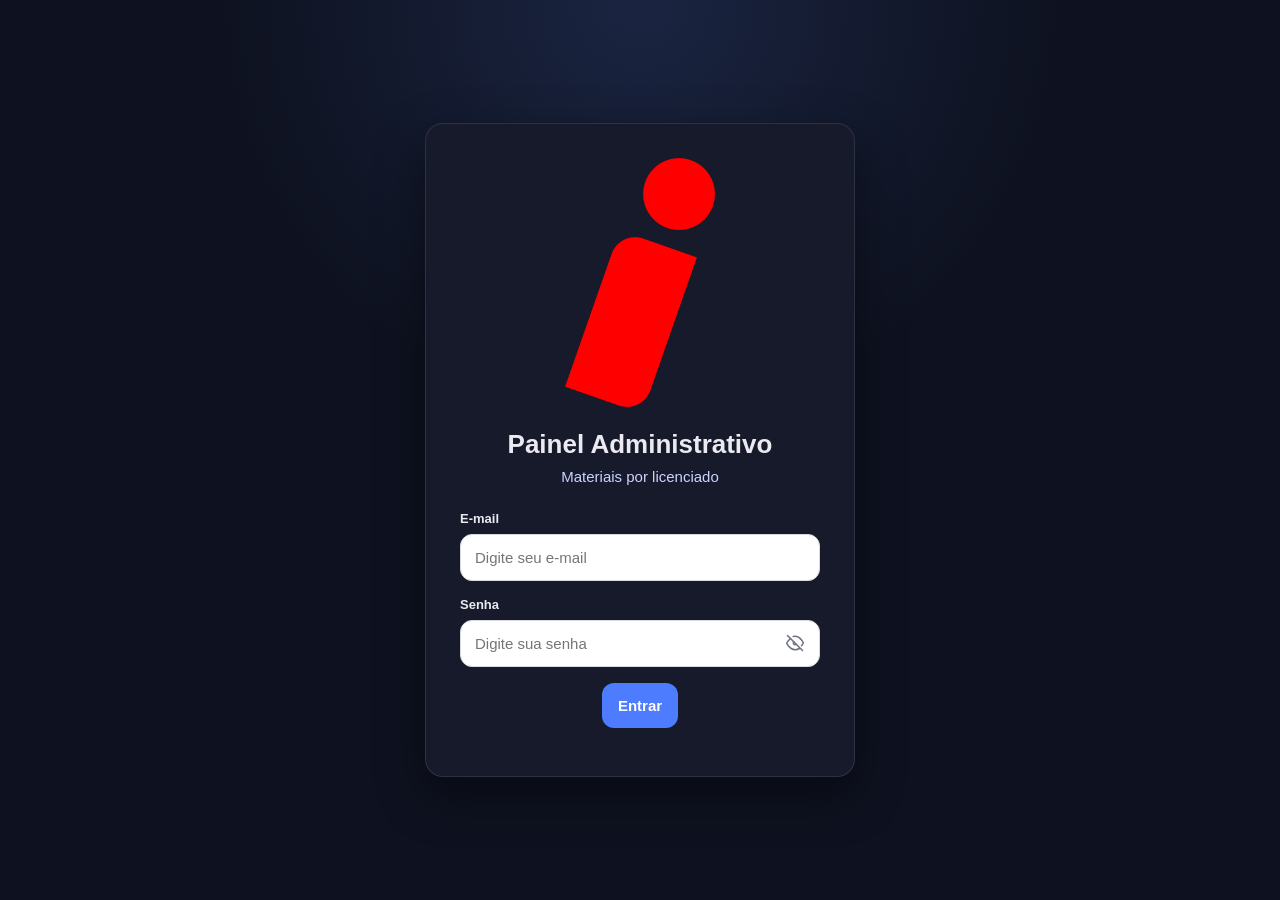
==== admin/index.html @ 01dfac6f "Add files via upload" ====
<!doctype html>
<html lang="pt-BR">
<head>
  <meta charset="utf-8">
  <meta name="viewport" content="width=device-width, initial-scale=1">
  <title>Painel Administrativo</title>
  <link rel="stylesheet" href="style.css">
</head>

<body>

  <section id="loginPage" class="login-page">
    <div class="login-card">
      <img src="../img/logo.png" alt="Logo Rede Inova" class="logo">

      <h1>Painel Administrativo</h1>
      <p>Materiais por licenciado</p>

      <div class="form-group">
        <label for="loginEmail">E-mail</label>
        <input id="loginEmail" type="email" placeholder="Digite seu e-mail">
      </div>

      <div class="form-group">
        <label for="loginSenha">Senha</label>

        <div class="password-wrapper">
          <input id="loginSenha" type="password" placeholder="Digite sua senha">

          <button type="button" id="togglePassword" class="password-toggle" aria-label="Mostrar senha">
            <svg id="eyeIcon" xmlns="http://www.w3.org/2000/svg" viewBox="0 0 24 24" fill="none" stroke="currentColor" stroke-width="1.8" stroke-linecap="round" stroke-linejoin="round">
              <path d="M3 3l18 18"></path>
              <path d="M10.58 10.58A2 2 0 0 0 13.42 13.42"></path>
              <path d="M9.88 4.24A10.94 10.94 0 0 1 12 4c7 0 10 8 10 8a18.5 18.5 0 0 1-2.16 3.19"></path>
              <path d="M6.61 6.61C3.98 8.38 2 12 2 12s3 8 10 8a10.8 10.8 0 0 0 5.39-1.39"></path>
            </svg>
          </button>
        </div>
      </div>

      <button id="btnLogin" type="button">Entrar</button>
      <div id="loginMsg" class="msg"></div>
    </div>
  </section>

  <section id="appPage" class="app hidden">

    <aside class="sidebar">
      <img src="../img/logo.png" alt="Logo Rede Inova" class="sidebar-logo">

      <nav class="sidebar-nav">
        <button id="btnLojas" class="nav-btn active" type="button">Lojas</button>
        <button id="btnMeuPerfil" class="nav-btn" type="button">Meu Perfil</button>
        <button id="btnSair" class="nav-btn" type="button">Sair</button>
      </nav>
    </aside>

    <main class="main">

      <header class="topbar">
        <div>
          <h2>Painel Administrativo</h2>
          <p>Pesquise a loja pelo código e cadastre o link do material.</p>
        </div>

        <div class="user-box">
          <div id="userAvatarFallback" class="user-avatar-fallback">U</div>

          <div class="user-info">
            <strong id="userName">Usuário</strong>
            <span id="userEmail">email</span>
          </div>
        </div>
      </header>

      <section id="lojasSection" class="grid">

        <div class="card">
          <h3>Pesquisar loja</h3>
          <p class="subtitle">Digite apenas o código da loja.</p>

          <div class="search-row">
            <div class="form-group">
              <label for="codigoLoja">Código da loja</label>
              <input id="codigoLoja" type="text" placeholder="Ex.: 9">
            </div>

            <button id="btnBuscar" type="button">Pesquisar</button>
          </div>

          <div id="buscaMsg" class="msg"></div>
        </div>

        <div id="resultadoCard" class="card hidden">
          <h3>Dados da loja</h3>
          <p class="subtitle">Confira os dados antes de salvar o link.</p>

          <div id="statusMaterial" class="status-pill warn">
            🟡 Nenhum material cadastrado
          </div>

          <div class="details-grid">
            <div class="detail"><span>Código</span><strong id="detCodigo">-</strong></div>
            <div class="detail"><span>CNPJ</span><strong id="detCnpj">-</strong></div>
            <div class="detail"><span>Nome Fantasia</span><strong id="detNomeFantasia">-</strong></div>
            <div class="detail"><span>Razão Social</span><strong id="detRazaoSocial">-</strong></div>
            <div class="detail"><span>Telefone</span><strong id="detTelefone">-</strong></div>
            <div class="detail"><span>E-mail</span><strong id="detEmail">-</strong></div>
            <div class="detail"><span>Contato</span><strong id="detContato">-</strong></div>
            <div class="detail"><span>Status</span><strong id="detStatus">-</strong></div>
            <div class="detail"><span>Lojas Relacionadas</span><strong id="detRelacionadas">-</strong></div>
          </div>

          <div class="link-area">
            <div class="form-group">
              <label for="linkDrive">Link do Drive / Material</label>
              <textarea id="linkDrive" placeholder="Cole aqui o link do Drive"></textarea>
            </div>

            <div class="actions">
              <button id="btnSalvarLink" type="button">Salvar link</button>
              <button id="btnAbrirLink" type="button" class="btn-secondary">Abrir material</button>
            </div>

            <div id="linkMsg" class="msg"></div>
          </div>
        </div>

      </section>

      <section id="perfilSection" class="hidden">
        <div id="perfilCard" class="card profile-card">
          <h3>Meu Perfil</h3>
          <p class="subtitle">Atualize sua senha.</p>

          <div class="form-group">
            <label for="perfilNome">Nome</label>
            <input id="perfilNome" type="text" disabled>
          </div>

          <div class="form-group">
            <label for="perfilEmail">E-mail</label>
            <input id="perfilEmail" type="text" disabled>
          </div>

          <div class="form-group">
  <label for="perfilSenha">Nova senha</label>

  <div class="password-wrapper">
    <input id="perfilSenha" type="password" placeholder="Digite uma nova senha">

    <button
      type="button"
      id="togglePerfilPassword"
      class="password-toggle"
      aria-label="Mostrar senha">

      <svg
        id="perfilEyeIcon"
        xmlns="http://www.w3.org/2000/svg"
        viewBox="0 0 24 24"
        fill="none"
        stroke="currentColor"
        stroke-width="1.8"
        stroke-linecap="round"
        stroke-linejoin="round">

        <path d="M3 3l18 18"></path>
        <path d="M10.58 10.58A2 2 0 0 0 13.42 13.42"></path>
        <path d="M9.88 4.24A10.94 10.94 0 0 1 12 4c7 0 10 8 10 8a18.5 18.5 0 0 1-2.16 3.19"></path>
        <path d="M6.61 6.61C3.98 8.38 2 12 2 12s3 8 10 8a10.8 10.8 0 0 0 5.39-1.39"></path>
      </svg>

    </button>
  </div>
</div>

          <button id="btnSalvarPerfil" type="button">Salvar alterações</button>
          <div id="perfilMsg" class="msg"></div>
        </div>
      </section>

    </main>
  </section>

  <script src="script.js"></script>
</body>
</html>
---- admin/style.css ----
* {
  box-sizing: border-box;
}

:root {
  --bg: #0e1220;
  --bg-soft: #12172a;
  --card: #161a2b;
  --card-2: #1b2138;
  --text: #eaeaf0;
  --muted: #cdd3ff;
  --muted-2: #9ca7d8;
  --primary: #4d7cff;
  --primary-hover: #5f8aff;
  --danger: #f87171;
  --success: #4ade80;
  --warning: #fbbf24;
  --border: rgba(255,255,255,.10);
  --shadow: 0 18px 50px rgba(0,0,0,.45);
  --radius: 18px;
}

body {
  margin: 0;
  font-family: Arial, sans-serif;
  color: var(--text);
  background: radial-gradient(circle at top, rgba(47,67,120,.38), transparent 38%), var(--bg);
}

.hidden {
  display: none !important;
}

.login-page {
  min-height: 100vh;
  display: flex;
  align-items: center;
  justify-content: center;
  padding: 32px 18px;
}

.login-card {
  width: min(430px, 100%);
  background: var(--card);
  border: 1px solid var(--border);
  border-radius: var(--radius);
  padding: 34px;
  box-shadow: var(--shadow);
  text-align: center;
}

.logo {
  width: 150px;
  max-width: 100%;
  margin: 0 auto 22px;
  display: block;
}

.login-card h1 {
  margin: 0 0 8px;
  font-size: 26px;
}

.login-card p {
  margin: 0 0 26px;
  color: var(--muted);
  font-size: 15px;
}

.form-group {
  text-align: left;
  margin-bottom: 16px;
}

.form-group label {
  display: block;
  margin-bottom: 8px;
  font-size: 13px;
  font-weight: 700;
}

input,
textarea {
  width: 100%;
  border: 1px solid #d7dbe0;
  border-radius: 12px;
  padding: 14px;
  font-size: 15px;
  outline: none;
  background: #fff;
  color: #111;
  font-family: Arial, sans-serif;
}

textarea {
  min-height: 88px;
  resize: vertical;
}

input:focus,
textarea:focus {
  border-color: #6aa5ff;
  box-shadow: 0 0 0 4px rgba(106,165,255,.22);
}

.password-wrapper {
  position: relative;
  width: 100%;
}

.password-wrapper input {
  width: 100%;
  padding-right: 48px;
}

.password-toggle {
  position: absolute;
  right: 14px;
  top: 50%;
  transform: translateY(-50%);
  width: 22px;
  height: 22px;
  min-width: 0;
  padding: 0;
  margin: 0;
  border: none;
  border-radius: 0;
  background: transparent;
  box-shadow: none;
  color: #6b7280;
  cursor: pointer;
  display: flex;
  align-items: center;
  justify-content: center;
}

.password-toggle:hover {
  background: transparent;
  color: #374151;
}

.password-toggle svg {
  width: 20px;
  height: 20px;
  display: block;
  pointer-events: none;
}

button {
  border: 0;
  border-radius: 12px;
  padding: 14px 16px;
  font-size: 15px;
  font-weight: 700;
  cursor: pointer;
  background: var(--primary);
  color: #fff;
  transition: .15s ease;
}

button:hover {
  background: var(--primary-hover);
}

button:disabled {
  opacity: .65;
  cursor: not-allowed;
}

.btn-secondary {
  background: transparent;
  border: 1px solid var(--border);
  color: var(--text);
}

.btn-secondary:hover {
  background: rgba(255,255,255,.06);
}

.btn-danger {
  background: #ef4444;
}

.msg {
  margin-top: 14px;
  font-size: 14px;
  font-weight: 700;
  text-align: center;
}

.msg.err {
  color: var(--danger);
}

.msg.ok {
  color: var(--success);
}

.app {
  min-height: 100vh;
  display: grid;
  grid-template-columns: 260px 1fr;
}

.sidebar {
  background: rgba(10,14,27,.78);
  border-right: 1px solid var(--border);
  padding: 24px 18px;
}

.sidebar-logo {
  width: 150px;
  margin: 0 auto 30px;
  display: block;
}

.sidebar-nav {
  display: grid;
  gap: 10px;
}

.nav-btn {
  width: 100%;
  text-align: left;
  background: transparent;
  color: var(--muted);
  border: 1px solid transparent;
}

.nav-btn:hover,
.nav-btn.active {
  background: rgba(77,124,255,.14);
  border-color: rgba(77,124,255,.32);
  color: #fff;
}

.main {
  padding: 24px;
}

.topbar {
  display: flex;
  align-items: center;
  justify-content: space-between;
  margin-bottom: 24px;
  gap: 18px;
}

.topbar h2 {
  margin: 0;
  font-size: 26px;
}

.topbar p {
  margin: 6px 0 0;
  color: var(--muted);
  font-size: 14px;
}

.user-box {
  display: flex;
  align-items: center;
  gap: 12px;
  background: var(--card);
  border: 1px solid var(--border);
  border-radius: 16px;
  padding: 10px 14px;
}

.user-avatar {
  width: 42px;
  height: 42px;
  border-radius: 50%;
  background: var(--card-2);
  object-fit: cover;
  border: 1px solid var(--border);
}

.user-avatar-fallback {
  width: 42px;
  height: 42px;
  border-radius: 50%;
  background: var(--primary);
  display: flex;
  align-items: center;
  justify-content: center;
  font-weight: 800;
}

.user-info strong {
  display: block;
  font-size: 14px;
}

.user-info span {
  display: block;
  font-size: 12px;
  color: var(--muted-2);
}

.grid {
  display: grid;
  grid-template-columns: 1fr;
  gap: 18px;
}

.card {
  background: var(--card);
  border: 1px solid var(--border);
  border-radius: var(--radius);
  padding: 24px;
  box-shadow: var(--shadow);
}

.card h3 {
  margin: 0 0 8px;
  font-size: 22px;
}

.card .subtitle {
  margin: 0 0 20px;
  color: var(--muted);
  font-size: 14px;
}

.search-row {
  display: grid;
  grid-template-columns: 1fr 160px;
  gap: 12px;
  align-items: end;
}

.details-grid {
  display: grid;
  grid-template-columns: repeat(2, minmax(0, 1fr));
  gap: 14px;
  margin-top: 18px;
}

.detail {
  background: rgba(255,255,255,.04);
  border: 1px solid var(--border);
  border-radius: 14px;
  padding: 14px;
}

.detail span {
  display: block;
  color: var(--muted-2);
  font-size: 12px;
  margin-bottom: 5px;
}

.detail strong {
  display: block;
  font-size: 14px;
  word-break: break-word;
}

.status-pill {
  display: inline-flex;
  align-items: center;
  gap: 7px;
  padding: 8px 12px;
  border-radius: 999px;
  font-weight: 800;
  font-size: 13px;
  margin-top: 14px;
}

.status-pill.ok {
  color: var(--success);
  background: rgba(74,222,128,.12);
}

.status-pill.warn {
  color: var(--warning);
  background: rgba(251,191,36,.12);
}

.link-area {
  margin-top: 20px;
}

.actions {
  display: flex;
  gap: 12px;
  margin-top: 16px;
  flex-wrap: wrap;
}

.actions button {
  min-width: 150px;
}

.profile-card {
  max-width: 680px;
}

.profile-photo-box {
  width: 118px;
  height: 118px;
  border-radius: 50%;
  background: var(--card-2);
  border: 1px solid var(--border);
  display: flex;
  align-items: center;
  justify-content: center;
  margin: 10px 0 14px;
  overflow: hidden;
}

.profile-photo-preview {
  width: 100%;
  height: 100%;
  object-fit: cover;
}

.profile-photo-fallback {
  width: 100%;
  height: 100%;
  background: var(--primary);
  color: #fff;
  display: flex;
  align-items: center;
  justify-content: center;
  font-size: 42px;
  font-weight: 800;
}

.help-text {
  display: block;
  margin-top: 8px;
  color: var(--muted-2);
  font-size: 12px;
}

input[type="file"] {
  background: transparent;
  color: var(--text);
  border: 1px dashed var(--border);
  cursor: pointer;
}

input[type="file"]::file-selector-button {
  border: 0;
  border-radius: 10px;
  padding: 10px 14px;
  margin-right: 12px;
  background: var(--primary);
  color: #fff;
  font-weight: 700;
  cursor: pointer;
}

@media (max-width: 850px) {
  .app {
    grid-template-columns: 1fr;
  }

  .sidebar {
    border-right: 0;
    border-bottom: 1px solid var(--border);
  }

  .sidebar-logo {
    margin-bottom: 18px;
  }

  .sidebar-nav {
    grid-template-columns: repeat(3, 1fr);
  }

  .topbar {
    flex-direction: column;
    align-items: flex-start;
  }

  .search-row {
    grid-template-columns: 1fr;
  }

  .details-grid {
    grid-template-columns: 1fr;
  }
}
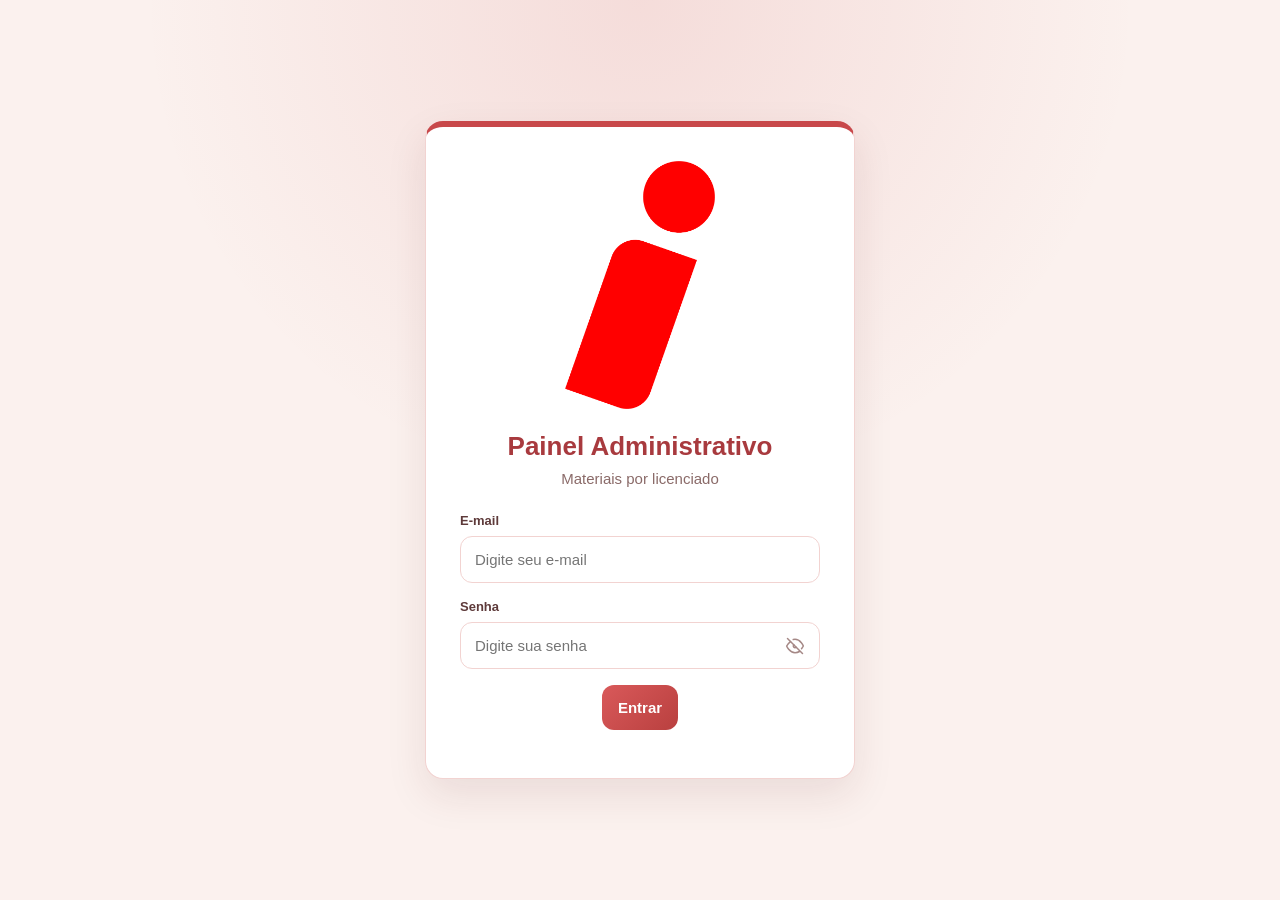
==== commit de9e735a: "Painel: tenta de novo quando o servidor falha e confere o link salvo na planilha Co-Authored-By: Cla" ====
--- a/admin/index.html
+++ b/admin/index.html
@@ -1,188 +1,188 @@
-<!doctype html>
-<html lang="pt-BR">
-<head>
-  <meta charset="utf-8">
-  <meta name="viewport" content="width=device-width, initial-scale=1">
-  <title>Painel Administrativo</title>
-  <link rel="stylesheet" href="style.css">
-</head>
-
-<body>
-
-  <section id="loginPage" class="login-page">
-    <div class="login-card">
-      <img src="../img/logo.png" alt="Logo Rede Inova" class="logo">
-
-      <h1>Painel Administrativo</h1>
-      <p>Materiais por licenciado</p>
-
-      <div class="form-group">
-        <label for="loginEmail">E-mail</label>
-        <input id="loginEmail" type="email" placeholder="Digite seu e-mail">
-      </div>
-
-      <div class="form-group">
-        <label for="loginSenha">Senha</label>
-
-        <div class="password-wrapper">
-          <input id="loginSenha" type="password" placeholder="Digite sua senha">
-
-          <button type="button" id="togglePassword" class="password-toggle" aria-label="Mostrar senha">
-            <svg id="eyeIcon" xmlns="http://www.w3.org/2000/svg" viewBox="0 0 24 24" fill="none" stroke="currentColor" stroke-width="1.8" stroke-linecap="round" stroke-linejoin="round">
-              <path d="M3 3l18 18"></path>
-              <path d="M10.58 10.58A2 2 0 0 0 13.42 13.42"></path>
-              <path d="M9.88 4.24A10.94 10.94 0 0 1 12 4c7 0 10 8 10 8a18.5 18.5 0 0 1-2.16 3.19"></path>
-              <path d="M6.61 6.61C3.98 8.38 2 12 2 12s3 8 10 8a10.8 10.8 0 0 0 5.39-1.39"></path>
-            </svg>
-          </button>
-        </div>
-      </div>
-
-      <button id="btnLogin" type="button">Entrar</button>
-      <div id="loginMsg" class="msg"></div>
-    </div>
-  </section>
-
-  <section id="appPage" class="app hidden">
-
-    <aside class="sidebar">
-      <img src="../img/logo.png" alt="Logo Rede Inova" class="sidebar-logo">
-
-      <nav class="sidebar-nav">
-        <button id="btnLojas" class="nav-btn active" type="button">Lojas</button>
-        <button id="btnMeuPerfil" class="nav-btn" type="button">Meu Perfil</button>
-        <button id="btnSair" class="nav-btn" type="button">Sair</button>
-      </nav>
-    </aside>
-
-    <main class="main">
-
-      <header class="topbar">
-        <div>
-          <h2>Painel Administrativo</h2>
-          <p>Pesquise a loja pelo código e cadastre o link do material.</p>
-        </div>
-
-        <div class="user-box">
-          <div id="userAvatarFallback" class="user-avatar-fallback">U</div>
-
-          <div class="user-info">
-            <strong id="userName">Usuário</strong>
-            <span id="userEmail">email</span>
-          </div>
-        </div>
-      </header>
-
-      <section id="lojasSection" class="grid">
-
-        <div class="card">
-          <h3>Pesquisar loja</h3>
-          <p class="subtitle">Digite apenas o código da loja.</p>
-
-          <div class="search-row">
-            <div class="form-group">
-              <label for="codigoLoja">Código da loja</label>
-              <input id="codigoLoja" type="text" placeholder="Ex.: 9">
-            </div>
-
-            <button id="btnBuscar" type="button">Pesquisar</button>
-          </div>
-
-          <div id="buscaMsg" class="msg"></div>
-        </div>
-
-        <div id="resultadoCard" class="card hidden">
-          <h3>Dados da loja</h3>
-          <p class="subtitle">Confira os dados antes de salvar o link.</p>
-
-          <div id="statusMaterial" class="status-pill warn">
-            🟡 Nenhum material cadastrado
-          </div>
-
-          <div class="details-grid">
-            <div class="detail"><span>Código</span><strong id="detCodigo">-</strong></div>
-            <div class="detail"><span>CNPJ</span><strong id="detCnpj">-</strong></div>
-            <div class="detail"><span>Nome Fantasia</span><strong id="detNomeFantasia">-</strong></div>
-            <div class="detail"><span>Razão Social</span><strong id="detRazaoSocial">-</strong></div>
-            <div class="detail"><span>Telefone</span><strong id="detTelefone">-</strong></div>
-            <div class="detail"><span>E-mail</span><strong id="detEmail">-</strong></div>
-            <div class="detail"><span>Contato</span><strong id="detContato">-</strong></div>
-            <div class="detail"><span>Status</span><strong id="detStatus">-</strong></div>
-            <div class="detail"><span>Lojas Relacionadas</span><strong id="detRelacionadas">-</strong></div>
-          </div>
-
-          <div class="link-area">
-            <div class="form-group">
-              <label for="linkDrive">Link do Drive / Material</label>
-              <textarea id="linkDrive" placeholder="Cole aqui o link do Drive"></textarea>
-            </div>
-
-            <div class="actions">
-              <button id="btnSalvarLink" type="button">Salvar link</button>
-              <button id="btnAbrirLink" type="button" class="btn-secondary">Abrir material</button>
-            </div>
-
-            <div id="linkMsg" class="msg"></div>
-          </div>
-        </div>
-
-      </section>
-
-      <section id="perfilSection" class="hidden">
-        <div id="perfilCard" class="card profile-card">
-          <h3>Meu Perfil</h3>
-          <p class="subtitle">Atualize sua senha.</p>
-
-          <div class="form-group">
-            <label for="perfilNome">Nome</label>
-            <input id="perfilNome" type="text" disabled>
-          </div>
-
-          <div class="form-group">
-            <label for="perfilEmail">E-mail</label>
-            <input id="perfilEmail" type="text" disabled>
-          </div>
-
-          <div class="form-group">
-  <label for="perfilSenha">Nova senha</label>
-
-  <div class="password-wrapper">
-    <input id="perfilSenha" type="password" placeholder="Digite uma nova senha">
-
-    <button
-      type="button"
-      id="togglePerfilPassword"
-      class="password-toggle"
-      aria-label="Mostrar senha">
-
-      <svg
-        id="perfilEyeIcon"
-        xmlns="http://www.w3.org/2000/svg"
-        viewBox="0 0 24 24"
-        fill="none"
-        stroke="currentColor"
-        stroke-width="1.8"
-        stroke-linecap="round"
-        stroke-linejoin="round">
-
-        <path d="M3 3l18 18"></path>
-        <path d="M10.58 10.58A2 2 0 0 0 13.42 13.42"></path>
-        <path d="M9.88 4.24A10.94 10.94 0 0 1 12 4c7 0 10 8 10 8a18.5 18.5 0 0 1-2.16 3.19"></path>
-        <path d="M6.61 6.61C3.98 8.38 2 12 2 12s3 8 10 8a10.8 10.8 0 0 0 5.39-1.39"></path>
-      </svg>
-
-    </button>
-  </div>
-</div>
-
-          <button id="btnSalvarPerfil" type="button">Salvar alterações</button>
-          <div id="perfilMsg" class="msg"></div>
-        </div>
-      </section>
-
-    </main>
-  </section>
-
-  <script src="script.js"></script>
-</body>
+<!doctype html>
+<html lang="pt-BR">
+<head>
+  <meta charset="utf-8">
+  <meta name="viewport" content="width=device-width, initial-scale=1">
+  <title>Painel Administrativo</title>
+  <link rel="stylesheet" href="style.css">
+</head>
+
+<body>
+
+  <section id="loginPage" class="login-page">
+    <div class="login-card">
+      <img src="../img/logo.png" alt="Logo Rede Inova" class="logo">
+
+      <h1>Painel Administrativo</h1>
+      <p>Materiais por licenciado</p>
+
+      <div class="form-group">
+        <label for="loginEmail">E-mail</label>
+        <input id="loginEmail" type="email" placeholder="Digite seu e-mail">
+      </div>
+
+      <div class="form-group">
+        <label for="loginSenha">Senha</label>
+
+        <div class="password-wrapper">
+          <input id="loginSenha" type="password" placeholder="Digite sua senha">
+
+          <button type="button" id="togglePassword" class="password-toggle" aria-label="Mostrar senha">
+            <svg id="eyeIcon" xmlns="http://www.w3.org/2000/svg" viewBox="0 0 24 24" fill="none" stroke="currentColor" stroke-width="1.8" stroke-linecap="round" stroke-linejoin="round">
+              <path d="M3 3l18 18"></path>
+              <path d="M10.58 10.58A2 2 0 0 0 13.42 13.42"></path>
+              <path d="M9.88 4.24A10.94 10.94 0 0 1 12 4c7 0 10 8 10 8a18.5 18.5 0 0 1-2.16 3.19"></path>
+              <path d="M6.61 6.61C3.98 8.38 2 12 2 12s3 8 10 8a10.8 10.8 0 0 0 5.39-1.39"></path>
+            </svg>
+          </button>
+        </div>
+      </div>
+
+      <button id="btnLogin" type="button">Entrar</button>
+      <div id="loginMsg" class="msg"></div>
+    </div>
+  </section>
+
+  <section id="appPage" class="app hidden">
+
+    <aside class="sidebar">
+      <img src="../img/logo.png" alt="Logo Rede Inova" class="sidebar-logo">
+
+      <nav class="sidebar-nav">
+        <button id="btnLojas" class="nav-btn active" type="button">Lojas</button>
+        <button id="btnMeuPerfil" class="nav-btn" type="button">Meu Perfil</button>
+        <button id="btnSair" class="nav-btn" type="button">Sair</button>
+      </nav>
+    </aside>
+
+    <main class="main">
+
+      <header class="topbar">
+        <div>
+          <h2>Painel Administrativo</h2>
+          <p>Pesquise a loja pelo código e cadastre o link do material.</p>
+        </div>
+
+        <div class="user-box">
+          <div id="userAvatarFallback" class="user-avatar-fallback">U</div>
+
+          <div class="user-info">
+            <strong id="userName">Usuário</strong>
+            <span id="userEmail">email</span>
+          </div>
+        </div>
+      </header>
+
+      <section id="lojasSection" class="grid">
+
+        <div class="card">
+          <h3>Pesquisar loja</h3>
+          <p class="subtitle">Digite apenas o código da loja.</p>
+
+          <div class="search-row">
+            <div class="form-group">
+              <label for="codigoLoja">Código da loja</label>
+              <input id="codigoLoja" type="text" placeholder="Ex.: 9">
+            </div>
+
+            <button id="btnBuscar" type="button">Pesquisar</button>
+          </div>
+
+          <div id="buscaMsg" class="msg"></div>
+        </div>
+
+        <div id="resultadoCard" class="card hidden">
+          <h3>Dados da loja</h3>
+          <p class="subtitle">Confira os dados antes de salvar o link.</p>
+
+          <div id="statusMaterial" class="status-pill warn">
+            🟡 Nenhum material cadastrado
+          </div>
+
+          <div class="details-grid">
+            <div class="detail"><span>Código</span><strong id="detCodigo">-</strong></div>
+            <div class="detail"><span>CNPJ</span><strong id="detCnpj">-</strong></div>
+            <div class="detail"><span>Nome Fantasia</span><strong id="detNomeFantasia">-</strong></div>
+            <div class="detail"><span>Razão Social</span><strong id="detRazaoSocial">-</strong></div>
+            <div class="detail"><span>Telefone</span><strong id="detTelefone">-</strong></div>
+            <div class="detail"><span>E-mail</span><strong id="detEmail">-</strong></div>
+            <div class="detail"><span>Contato</span><strong id="detContato">-</strong></div>
+            <div class="detail"><span>Status</span><strong id="detStatus">-</strong></div>
+            <div class="detail"><span>Lojas Relacionadas</span><strong id="detRelacionadas">-</strong></div>
+          </div>
+
+          <div class="link-area">
+            <div class="form-group">
+              <label for="linkDrive">Link do Drive / Material</label>
+              <textarea id="linkDrive" placeholder="Cole aqui o link do Drive"></textarea>
+            </div>
+
+            <div class="actions">
+              <button id="btnSalvarLink" type="button">Salvar link</button>
+              <button id="btnAbrirLink" type="button" class="btn-secondary">Abrir material</button>
+            </div>
+
+            <div id="linkMsg" class="msg"></div>
+          </div>
+        </div>
+
+      </section>
+
+      <section id="perfilSection" class="hidden">
+        <div id="perfilCard" class="card profile-card">
+          <h3>Meu Perfil</h3>
+          <p class="subtitle">Atualize sua senha.</p>
+
+          <div class="form-group">
+            <label for="perfilNome">Nome</label>
+            <input id="perfilNome" type="text" disabled>
+          </div>
+
+          <div class="form-group">
+            <label for="perfilEmail">E-mail</label>
+            <input id="perfilEmail" type="text" disabled>
+          </div>
+
+          <div class="form-group">
+  <label for="perfilSenha">Nova senha</label>
+
+  <div class="password-wrapper">
+    <input id="perfilSenha" type="password" placeholder="Digite uma nova senha">
+
+    <button
+      type="button"
+      id="togglePerfilPassword"
+      class="password-toggle"
+      aria-label="Mostrar senha">
+
+      <svg
+        id="perfilEyeIcon"
+        xmlns="http://www.w3.org/2000/svg"
+        viewBox="0 0 24 24"
+        fill="none"
+        stroke="currentColor"
+        stroke-width="1.8"
+        stroke-linecap="round"
+        stroke-linejoin="round">
+
+        <path d="M3 3l18 18"></path>
+        <path d="M10.58 10.58A2 2 0 0 0 13.42 13.42"></path>
+        <path d="M9.88 4.24A10.94 10.94 0 0 1 12 4c7 0 10 8 10 8a18.5 18.5 0 0 1-2.16 3.19"></path>
+        <path d="M6.61 6.61C3.98 8.38 2 12 2 12s3 8 10 8a10.8 10.8 0 0 0 5.39-1.39"></path>
+      </svg>
+
+    </button>
+  </div>
+</div>
+
+          <button id="btnSalvarPerfil" type="button">Salvar alterações</button>
+          <div id="perfilMsg" class="msg"></div>
+        </div>
+      </section>
+
+    </main>
+  </section>
+
+  <script src="script.js?v=20261002"></script>
+</body>
 </html>
--- a/admin/style.css
+++ b/admin/style.css
@@ -3,20 +3,22 @@
 }
 
 :root {
-  --bg: #0e1220;
-  --bg-soft: #12172a;
-  --card: #161a2b;
-  --card-2: #1b2138;
-  --text: #eaeaf0;
-  --muted: #cdd3ff;
-  --muted-2: #9ca7d8;
-  --primary: #4d7cff;
-  --primary-hover: #5f8aff;
-  --danger: #f87171;
-  --success: #4ade80;
-  --warning: #fbbf24;
-  --border: rgba(255,255,255,.10);
-  --shadow: 0 18px 50px rgba(0,0,0,.45);
+  --bg: #fbf1ee;
+  --bg-soft: #fff6f3;
+  --card: #ffffff;
+  --card-2: #fdeeed;
+  --text: #5e3a3a;
+  --muted: #8a6a68;
+  --muted-2: #a58886;
+  --primary: #c8484a;
+  --primary-dark: #a83a3e;
+  --primary-hover: #b9403f;
+  --primary-soft: #fdeeed;
+  --danger: #c0392b;
+  --success: #2f8a55;
+  --warning: #b7791f;
+  --border: #f2d3d1;
+  --shadow: 0 16px 40px rgba(90,30,30,.10);
   --radius: 18px;
 }
 
@@ -24,7 +26,7 @@
   margin: 0;
   font-family: Arial, sans-serif;
   color: var(--text);
-  background: radial-gradient(circle at top, rgba(47,67,120,.38), transparent 38%), var(--bg);
+  background: radial-gradient(circle at top, rgba(200,72,74,.12), transparent 45%), var(--bg);
 }
 
 .hidden {
@@ -44,6 +46,7 @@
   background: var(--card);
   border: 1px solid var(--border);
   border-radius: var(--radius);
+  border-top: 6px solid var(--primary);
   padding: 34px;
   box-shadow: var(--shadow);
   text-align: center;
@@ -59,6 +62,7 @@
 .login-card h1 {
   margin: 0 0 8px;
   font-size: 26px;
+  color: var(--primary-dark);
 }
 
 .login-card p {
@@ -82,13 +86,13 @@
 input,
 textarea {
   width: 100%;
-  border: 1px solid #d7dbe0;
+  border: 1px solid var(--border);
   border-radius: 12px;
   padding: 14px;
   font-size: 15px;
   outline: none;
   background: #fff;
-  color: #111;
+  color: #3d2a2a;
   font-family: Arial, sans-serif;
 }
 
@@ -99,8 +103,8 @@
 
 input:focus,
 textarea:focus {
-  border-color: #6aa5ff;
-  box-shadow: 0 0 0 4px rgba(106,165,255,.22);
+  border-color: #e08a88;
+  box-shadow: 0 0 0 4px rgba(224,138,136,.2);
 }
 
 .password-wrapper {
@@ -127,7 +131,7 @@
   border-radius: 0;
   background: transparent;
   box-shadow: none;
-  color: #6b7280;
+  color: #a58886;
   cursor: pointer;
   display: flex;
   align-items: center;
@@ -136,7 +140,7 @@
 
 .password-toggle:hover {
   background: transparent;
-  color: #374151;
+  color: var(--primary-dark);
 }
 
 .password-toggle svg {
@@ -153,13 +157,18 @@
   font-size: 15px;
   font-weight: 700;
   cursor: pointer;
-  background: var(--primary);
+  background: linear-gradient(135deg, #d9595a, #b9403f);
   color: #fff;
   transition: .15s ease;
 }
 
 button:hover {
   background: var(--primary-hover);
+}
+
+.password-toggle,
+.password-toggle:hover {
+  background: transparent;
 }
 
 button:disabled {
@@ -168,17 +177,17 @@
 }
 
 .btn-secondary {
-  background: transparent;
-  border: 1px solid var(--border);
-  color: var(--text);
+  background: #fff;
+  border: 1px solid var(--border);
+  color: var(--primary-dark);
 }
 
 .btn-secondary:hover {
-  background: rgba(255,255,255,.06);
+  background: var(--primary-soft);
 }
 
 .btn-danger {
-  background: #ef4444;
+  background: #c0392b;
 }
 
 .msg {
@@ -203,7 +212,7 @@
 }
 
 .sidebar {
-  background: rgba(10,14,27,.78);
+  background: #fff;
   border-right: 1px solid var(--border);
   padding: 24px 18px;
 }
@@ -229,9 +238,9 @@
 
 .nav-btn:hover,
 .nav-btn.active {
-  background: rgba(77,124,255,.14);
-  border-color: rgba(77,124,255,.32);
-  color: #fff;
+  background: var(--primary-soft);
+  border-color: var(--border);
+  color: var(--primary-dark);
 }
 
 .main {
@@ -249,6 +258,7 @@
 .topbar h2 {
   margin: 0;
   font-size: 26px;
+  color: var(--primary-dark);
 }
 
 .topbar p {
@@ -281,6 +291,7 @@
   height: 42px;
   border-radius: 50%;
   background: var(--primary);
+  color: #fff;
   display: flex;
   align-items: center;
   justify-content: center;
@@ -315,6 +326,7 @@
 .card h3 {
   margin: 0 0 8px;
   font-size: 22px;
+  color: var(--primary-dark);
 }
 
 .card .subtitle {
@@ -338,7 +350,7 @@
 }
 
 .detail {
-  background: rgba(255,255,255,.04);
+  background: var(--bg-soft);
   border: 1px solid var(--border);
   border-radius: 14px;
   padding: 14px;
@@ -370,12 +382,12 @@
 
 .status-pill.ok {
   color: var(--success);
-  background: rgba(74,222,128,.12);
+  background: rgba(47,138,85,.12);
 }
 
 .status-pill.warn {
   color: var(--warning);
-  background: rgba(251,191,36,.12);
+  background: rgba(251,191,36,.18);
 }
 
 .link-area {
